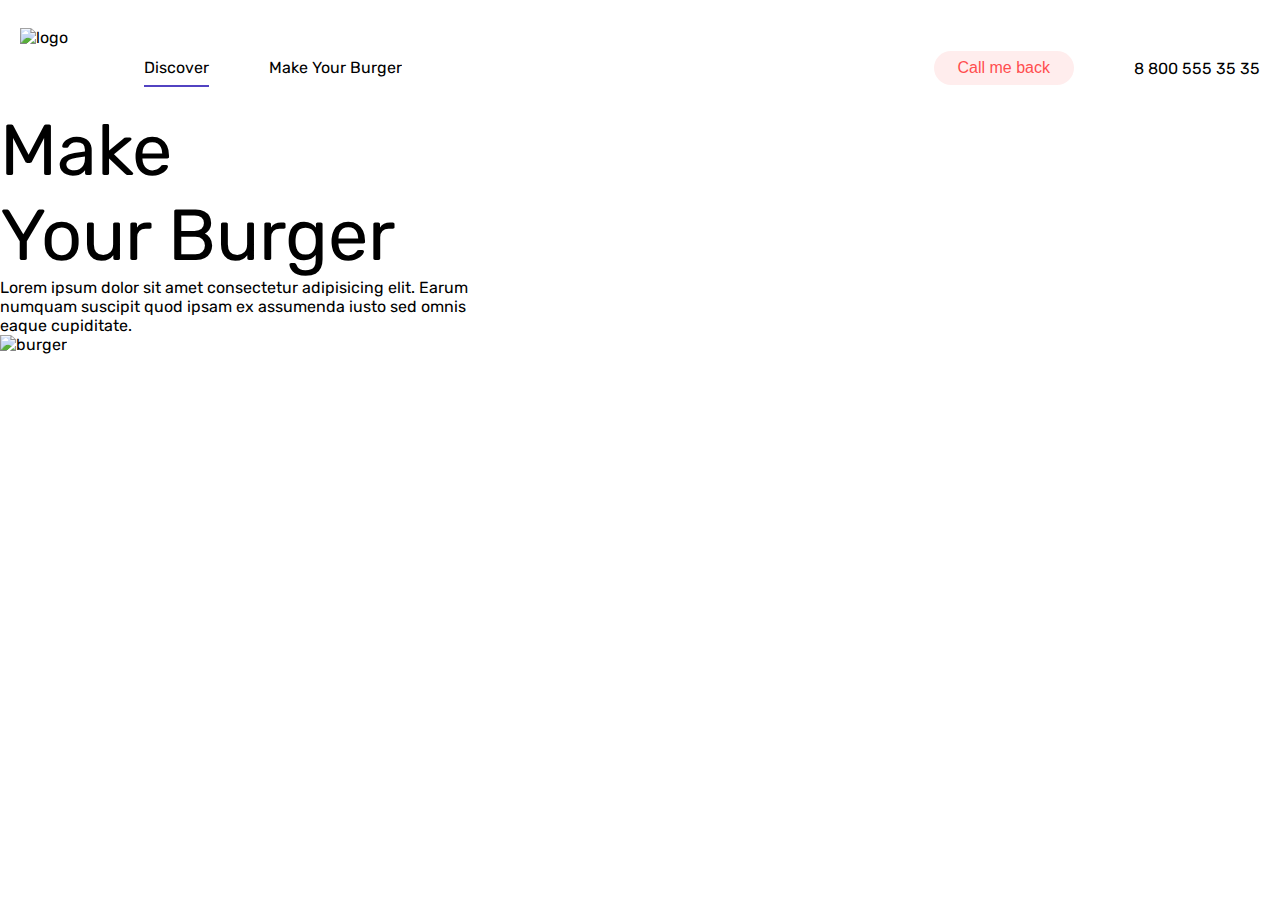
==== index.html @ 4e2cfd39 "site Init" ====
<!DOCTYPE html>
<html lang="en">
<head>
    <meta charset="UTF-8">
    <meta name="viewport" content="width=device-width, initial-scale=1.0">
    <link rel="stylesheet" href="style.css">
    <title>Document</title>
</head>
<body>
    <header class="container">
    <div class="header-left">
        <img whidth="80" height="80" src="https://images-wixmp-ed30a86b8c4ca887773594c2.wixmp.com/f/9a3166f6-c6ad-4d21-a2cd-0bd46a19bf7c/denbfri-0819f292-a11b-4da2-b8d2-7534d456b8ea.jpg/v1/fill/w_1000,h_659,q_75,strp/burgir_by_dothemarioin20second_denbfri-fullview.jpg?token=eyJ0eXAiOiJKV1QiLCJhbGciOiJIUzI1NiJ9.[base64].IoC_q0KJQCLGKNSO7_PJfz40Bu0oZ2AgiNT23Pgg_WU" alt="logo">
        <nav>
            <ul>
                <li class="active">Discover</li>
                <li><a href=".\burger.html">Make Your Burger</a></li>
            </ul>
        </nav>
    </div>
        <div class="header-right">
            <button>Call me back</button>
            <p>8 800 555 35 35</p>
        </div>
    </header>

    <main>
        <section class="hero container">
            <div class="hero-left">
                <h1>Make <br> Your Burger</h1>
                <p>Lorem ipsum dolor sit amet consectetur adipisicing elit. Earum numquam suscipit quod ipsam ex assumenda iusto sed omnis eaque cupiditate.</p>
                <img src="./images/Burger.svg" alt="burger">
            </div>
        </section>
    </main>
</body>
</html>
---- style.css ----
@import url('https://fonts.googleapis.com/css2?family=Rubik:ital,wght@0,300..900;1,300..900&display=swap');


*{
    margin: 0;
    padding: 0;
    box-sizing: border-box;
}

body{
    font-family: Rubik;
}

.container{
    max-width: 1400px;
    margin:0 auto ;
}

header{
    max-width: 1600px;
    margin: 0 auto;
    padding-top: 28px;
    padding-right: 20px;
    padding-left: 20px;
    display: flex;
    align-items: center;
    justify-content: space-between;
}

header ul{
    display: flex;
    list-style: none;
    gap: 60px;
    padding-top: 8px;
}

header ul li a{
    color: black;
    text-decoration: none;
}

.header-left{
    display: flex;
    align-items: center;
    gap: 76px;
    
}

.header-right{
    display: flex;
    gap: 60PX;
    align-items: center;
}

.active{
    font-size: 500;
    border-bottom: 2px solid #5243c2;
    padding-bottom: 8px;
}

header button{
    color: #ff4d4f;
    background-color: #ffeded;
    border: none;
    border-radius: 20px;
    padding: 8px 24px;
    font-size: 16px;
    cursor: pointer;
}

/* hero section */

.hero{
    display: flex;
}

.hero-left{
    max-width: 482px;

}

.hero-left h1{
    font-size: 72px; 
    font-weight: 400;
    

}
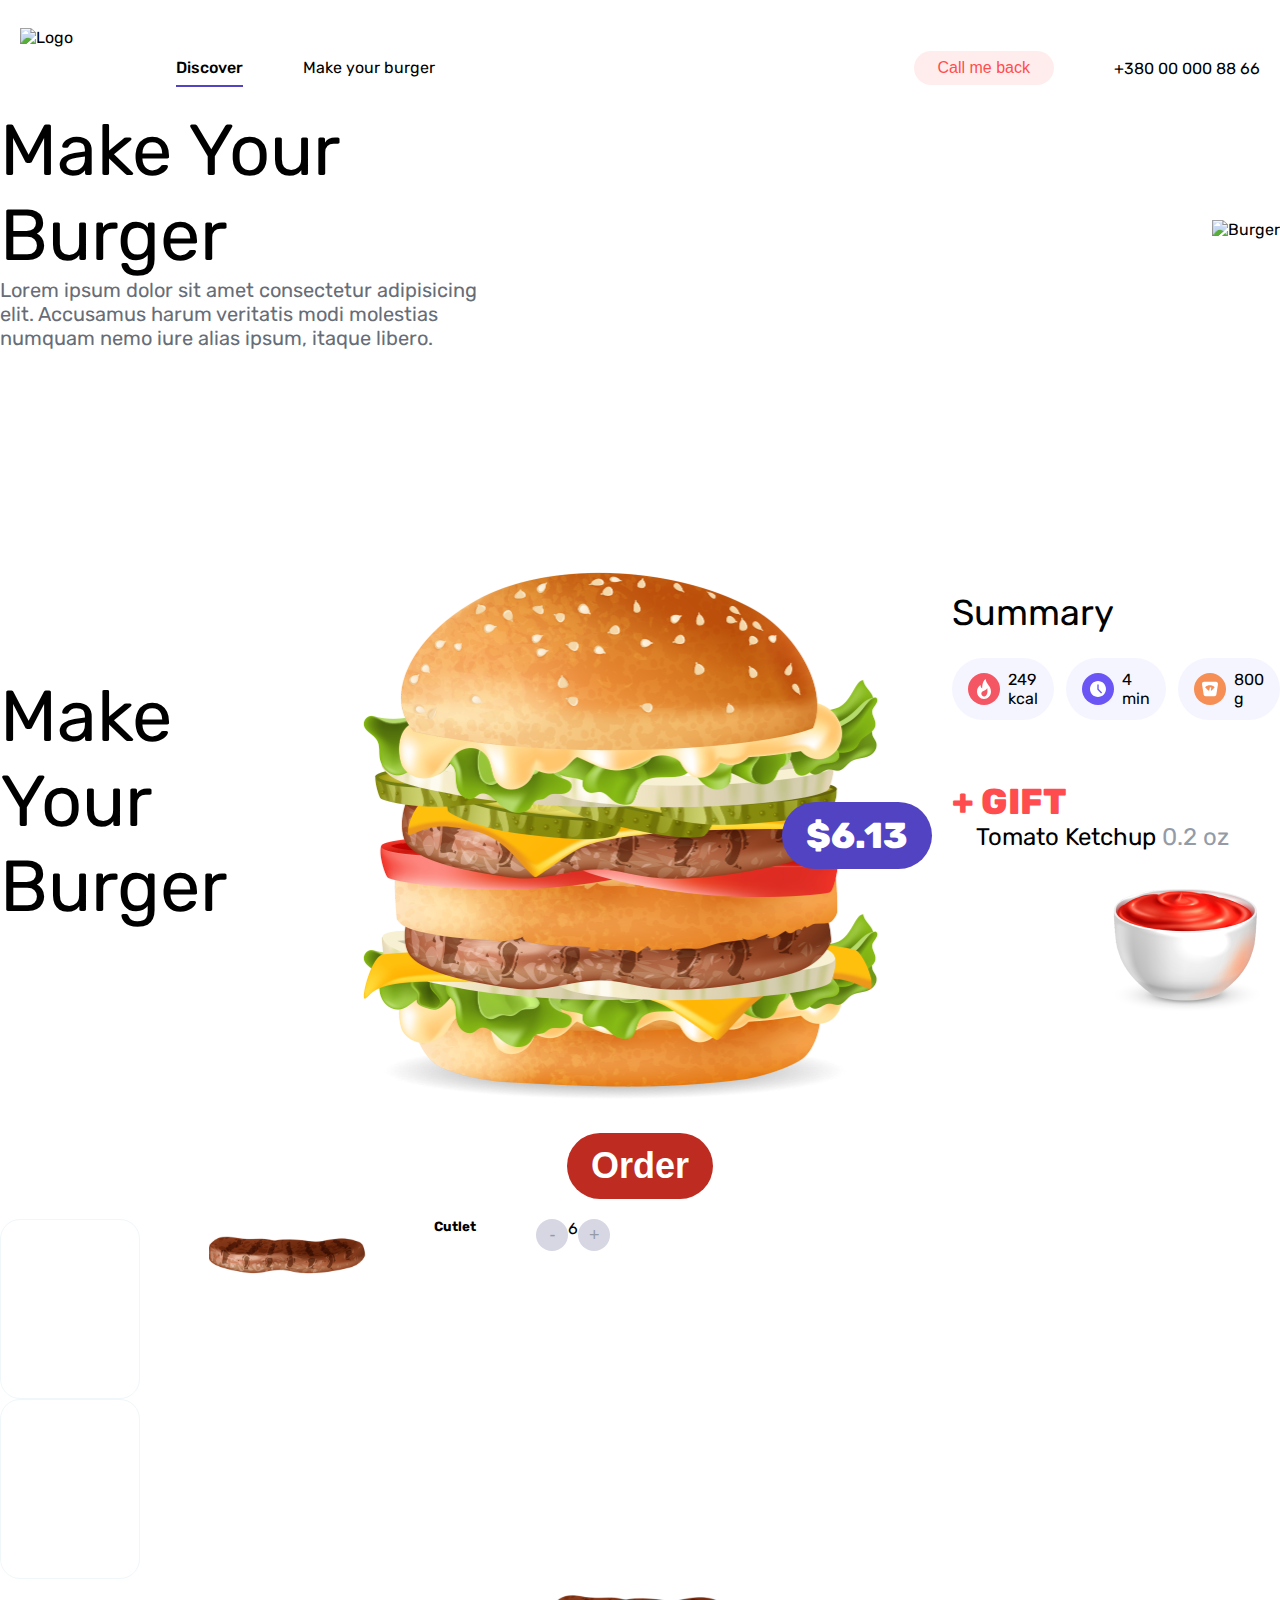
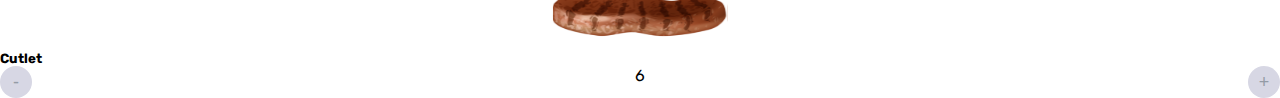
==== commit a45ceb1d: "burger section" ====
--- a/index.html
+++ b/index.html
@@ -1,36 +1,119 @@
-<!DOCTYPE html>
-<html lang="en">
-<head>
-    <meta charset="UTF-8">
-    <meta name="viewport" content="width=device-width, initial-scale=1.0">
-    <link rel="stylesheet" href="style.css">
-    <title>Document</title>
-</head>
-<body>
-    <header class="container">
-    <div class="header-left">
-        <img whidth="80" height="80" src="https://images-wixmp-ed30a86b8c4ca887773594c2.wixmp.com/f/9a3166f6-c6ad-4d21-a2cd-0bd46a19bf7c/denbfri-0819f292-a11b-4da2-b8d2-7534d456b8ea.jpg/v1/fill/w_1000,h_659,q_75,strp/burgir_by_dothemarioin20second_denbfri-fullview.jpg?token=eyJ0eXAiOiJKV1QiLCJhbGciOiJIUzI1NiJ9.[base64].IoC_q0KJQCLGKNSO7_PJfz40Bu0oZ2AgiNT23Pgg_WU" alt="logo">
-        <nav>
-            <ul>
-                <li class="active">Discover</li>
-                <li><a href=".\burger.html">Make Your Burger</a></li>
-            </ul>
-        </nav>
-    </div>
-        <div class="header-right">
-            <button>Call me back</button>
-            <p>8 800 555 35 35</p>
+<!DOCTYPE html> 
+<html lang="en"> 
+  <head> 
+    <meta charset="UTF-8" /> 
+    <meta name="viewport" content="width=device-width, initial-scale=1.0" /> 
+    <title>Burger</title> 
+    <link rel="stylesheet" href="./style.css" /> 
+  </head> 
+  <body> 
+    <header> 
+      <div class="header-left"> 
+        <img 
+          width="80" 
+          height="80" 
+          src="https://cdn-icons-png.flaticon.com/512/5787/5787016.png" 
+          alt="Logo" 
+        /> 
+        <nav> 
+          <ul> 
+            <li class="active"><a href="./index.html">Discover</a></li> 
+            <li><a href="./burger.html">Make your burger</a></li> 
+          </ul> 
+        </nav> 
+      </div> 
+ 
+      <div class="header-right"> 
+        <button>Call me back</button> 
+        <p>+380 00 000 88 66</p> 
+      </div> 
+    </header> 
+ 
+    <main> 
+      <section class="hero container"> 
+        <div class="hero-left"> 
+            <h1>Make Your Burger</h1> 
+            <p>Lorem ipsum dolor sit amet consectetur adipisicing elit. Accusamus harum veritatis modi molestias numquam nemo iure alias ipsum, itaque libero.</p> 
+        </div> 
+        <img src="./images/Burger.svg" alt="Burger">
+      </section>
+
+      <section class="burger container">
+        <div class="burger-top">
+            <div class="burger-left">
+                <h1>Make <br> Your Burger</h1>
+            </div>
+            <div class="burger-center">
+                <img whidth="630" height="619" src="./images/Burger2.png" alt="burger">
+                <span class="burger-price">$6.13</span>
+            </div>
+            <div class="burger-right">
+                <h4>Summary</h4>
+                <div class="burger-properties">
+
+               
+                    
+                    <div class="burger-property">
+                        <img src="./images/icons/Property 1=calories.svg" alt="Calories"> 
+                        249 kcal
+                    </div>
+
+                    <div class="burger-property">
+                        <img src="./images/icons/Property 1=time.svg" alt="Min">
+                        4 min
+                    </div>
+
+                    <div class="burger-property">
+                        <img src="./images/icons/Property 1=weight.svg" alt="weight">
+                        800 g
+
+                    </div>
+                </div> 
+                <div class="burger-gift">
+                    <span class="gift-red">+ Gift</span>
+                    <p class="gift-text"> Tomato Ketchup <span class="text-gray">0.2 oz</span></p>
+                    <img class="ketchup" src="./images/ketchup.png" alt="">
+                </div>
+            </div>
         </div>
-    </header>
 
-    <main>
-        <section class="hero container">
-            <div class="hero-left">
-                <h1>Make <br> Your Burger</h1>
-                <p>Lorem ipsum dolor sit amet consectetur adipisicing elit. Earum numquam suscipit quod ipsam ex assumenda iusto sed omnis eaque cupiditate.</p>
-                <img src="./images/Burger.svg" alt="burger">
+        <div class="burger-middle">
+            <button class="burger-order">Order</button>
+        </div>
+
+        <div class="burger-botton"></div>
+        
+        <div class="burger-cards">
+            <div class="burger-card"></div>
+
+            <div class="card-image">
+                <img src="./images/burgeringridients/Cutlet.svg" alt="cutlet">
             </div>
-        </section>
-    </main>
-</body>
+
+            <h5>Cutlet</h5>
+            <div class="card-controls">
+                <button>-</button>
+                6
+                <button>+</button>
+            </div>
+            </div>
+            <div class="burger-card"></div>
+
+            <div class="card-image">
+                <img src="./images/burgeringridients/Cutlet.svg" alt="cutlet">
+            </div>
+
+            <h5>Cutlet</h5>
+            <div class="card-controls">
+                <button>-</button>
+                6
+                <button>+</button>
+            </div>
+            </div>
+        </div>
+        
+      </section> 
+
+    </main> 
+  </body> 
 </html>--- a/style.css
+++ b/style.css
@@ -1,5 +1,4 @@
 @import url('https://fonts.googleapis.com/css2?family=Rubik:ital,wght@0,300..900;1,300..900&display=swap');
-
 
 *{
     margin: 0;
@@ -13,15 +12,15 @@
 
 .container{
     max-width: 1400px;
-    margin:0 auto ;
+    margin: 0 auto;
 }
 
 header{
     max-width: 1600px;
     margin: 0 auto;
     padding-top: 28px;
+    padding-left: 20px;
     padding-right: 20px;
-    padding-left: 20px;
     display: flex;
     align-items: center;
     justify-content: space-between;
@@ -43,46 +42,207 @@
     display: flex;
     align-items: center;
     gap: 76px;
-    
 }
 
 .header-right{
     display: flex;
-    gap: 60PX;
+    gap: 60px;
     align-items: center;
 }
 
 .active{
-    font-size: 500;
-    border-bottom: 2px solid #5243c2;
+    font-weight: 500;
+    border-bottom: 2px solid #5243C2;
     padding-bottom: 8px;
 }
 
 header button{
-    color: #ff4d4f;
-    background-color: #ffeded;
+    color: #FF4D4F;
+    background-color: #FFEDED;
     border: none;
     border-radius: 20px;
     padding: 8px 24px;
     font-size: 16px;
     cursor: pointer;
-}
-
-/* hero section */
+    font-weight: 500;
+}
+
+/* Hero Section */
 
 .hero{
     display: flex;
+    align-items: center;
+    justify-content: space-between;
+    margin-bottom: 140px;
 }
 
 .hero-left{
     max-width: 482px;
-
 }
 
 .hero-left h1{
-    font-size: 72px; 
-    font-weight: 400;
+    font-size: 72px;
+    font-weight: 400;
+}
+
+.hero-left p{
+    font-size: 20px;
+    font-weight: 400;
+    color: #676D77;
+}
+
+.burger-left h1 {
+    font-size: 72px;
+    font-weight: 400;
+}
+
+.burger-top{
+    display: flex;
+    align-items: center;
+}
+
+.burger-property{
+    background-color: #f5f5ff;
+    border-radius: 50px;
+    padding: 12px 16px;
+
+    display: flex;
+    align-items: center;
+    gap: 8px;
+}
+
+.burger-properties{
+    display: flex;
+    gap: 12px;
+    margin-bottom: 60px;
+}
+
+.burger-right h4{
+    font-weight: 400;
+    font-size: 36px;
+    margin-bottom: 24px;
+}
+
+.gift-red{
+    color: #FF4D4F;
+    font-size: 36px;
+    font-weight: 800;
+    text-transform: uppercase;
+}
+
+.gift-text{
+    font-size: 24px;
+    margin-left: 24px;
     
-
-}
-
+}
+
+.text-gray{
+    color:  #949ba6;
+}
+
+.ketchup{
+    float: right;
+    margin-top: 28px;
+}
+
+.burger-center{
+    position: relative;
+}
+
+.burger-price{
+    color: #ffffff;
+    font-size: 36px;
+    font-size: italic;
+    background-color: #5243C2;
+    padding: 12px 24px;
+    border-radius: 50px;
+    font-weight: 800;
+
+    position: absolute;
+    right: 20px;
+    top: 50%;
+}
+
+.burger-order{
+    color: white;
+    font-size: 36px;
+    font-weight: 800;
+    font-size: italic;
+    padding: 12px 24px;
+    border-radius: 50px;
+    background-color: #be2b20;
+    border: none;
+    cursor: pointer;
+    margin: 0 auto;
+}
+
+.burger-bottom{
+    display: flex;
+    flex-direction: column;
+    
+}
+.burger-middle{
+    display: flex;
+    justify-content: center;
+    margin-top: 20px;
+    margin-bottom: 20px;
+}
+
+.burger-card{
+    width: 140px;
+    height: 180px;
+    border-radius: 20px;
+    border: 1px solid #f0f7fa;
+    padding: 24px 18px;
+
+}
+
+.card-image{
+    display: flex;
+    justify-content: center;
+    height: 60px;
+    margin-bottom: 12px;
+}
+
+.card-image img{
+    width: 90%;
+}
+
+.burger-card h5{
+    font-size: 14px;
+    font-weight: 500;
+    text-align: center;
+    margin-bottom: 12px;
+}
+
+.card-controls button{
+    width: 32px;
+    height: 32px;
+    border-radius: 100%;
+    font-size: 20px;
+    background-color: #d7d7e4;
+    cursor: pointer;
+    border: none;
+    font-size: 18px;
+    color: #949ba6;
+}
+
+.card-controls button:hover{
+    background-color: rgb(180, 168, 168);
+}
+
+.card-controls button:active{
+    background-color: rgb(86, 86, 94);
+}
+
+
+
+.card-controls{
+    display: flex;
+    justify-content: space-between;
+}
+
+.burger-cards{
+    display: flex;
+    gap: 60px;
+}